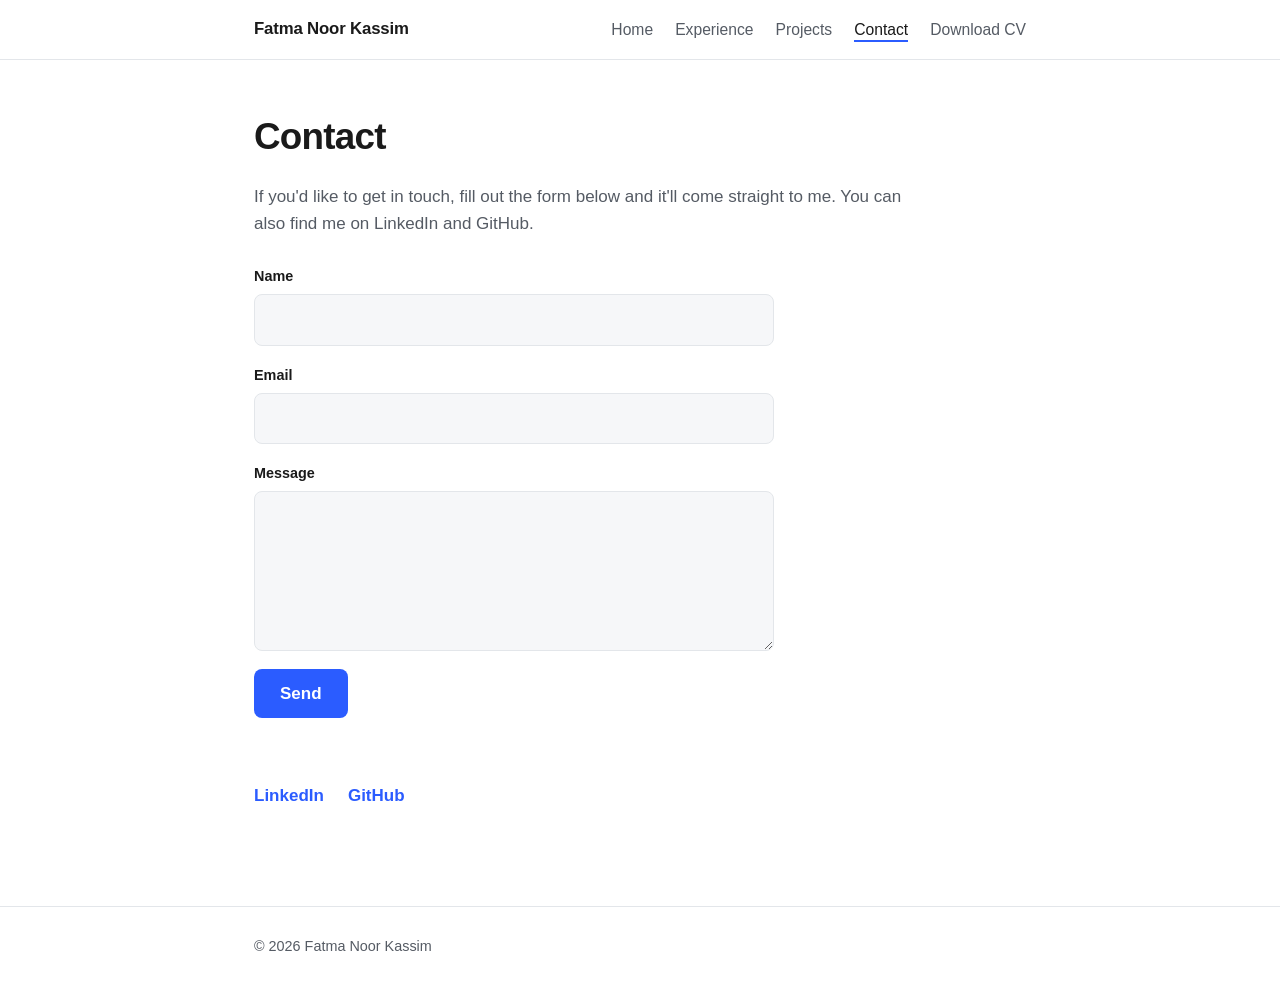
==== contact.html @ 0adfdedc "Rebuild as multi-page site with photo and CV Four pages (Home, Experience, Projects, Contact) sharin" ====
<!DOCTYPE html>
<html lang="en">
<head>
  <meta charset="UTF-8">
  <meta name="viewport" content="width=device-width, initial-scale=1.0">
  <title>Contact — Fatma Noor Kassim</title>
  <meta name="description" content="Contact — Fatma Noor Kassim.">
  <link rel="stylesheet" href="style.css">
</head>
<body>
  <nav class="nav">
    <div class="nav-inner">
      <a class="nav-brand" href="index.html">Fatma Noor Kassim</a>
      <ul class="nav-links">
        <li><a href="index.html">Home</a></li>
        <li><a href="experience.html">Experience</a></li>
        <li><a href="projects.html">Projects</a></li>
        <li><a href="contact.html" aria-current="page">Contact</a></li>
        <li><a href="files/Fatma_Noor_Kassim_CV.pdf" target="_blank" rel="noopener">Download CV</a></li>
      </ul>
    </div>
  </nav>

  <main>
    <div class="container">
      <section class="section">
        <h1>Contact</h1>
        <p class="contact-intro">If you'd like to get in touch, fill out the form below and it'll come straight to me. You can also find me on LinkedIn and GitHub.</p>

        <!--
          FORM SETUP
          ----------
          Replace YOUR_FORM_ENDPOINT below with the endpoint from your form service:

            Formspree   -> action="https://formspree.io/f/xxxxxxxx"
            Web3Forms   -> keep action="https://api.web3forms.com/submit" and
                           uncomment the hidden access_key input, pasting your key.

          Your email address is never written into this file. The service holds it
          privately and forwards submissions to your inbox.
        -->
        <form id="contact-form" action="YOUR_FORM_ENDPOINT" method="POST">
          <!-- WEB3FORMS: if using Web3Forms, uncomment and paste your key -->
          <!-- <input type="hidden" name="access_key" value="YOUR_WEB3FORMS_ACCESS_KEY"> -->

          <div class="field">
            <label for="name">Name</label>
            <input type="text" id="name" name="name" required>
          </div>

          <div class="field">
            <label for="email">Email</label>
            <input type="email" id="email" name="email" required>
          </div>

          <div class="field">
            <label for="message">Message</label>
            <textarea id="message" name="message" rows="5" required></textarea>
          </div>

          <button type="submit">Send</button>
          <p class="form-status" id="form-status" role="status" aria-live="polite"></p>
        </form>

        <div class="social-links">
          <a href="https://linkedin.com/in/fatma-noor" target="_blank" rel="noopener">LinkedIn</a>
          <a href="https://github.com/fatma-noor" target="_blank" rel="noopener">GitHub</a>
        </div>
      </section>
    </div>
  </main>

  <footer class="footer">
    <div class="container">
      <p>&copy; <span class="year"></span> Fatma Noor Kassim</p>
    </div>
  </footer>

  <script>
    document.querySelectorAll('.year').forEach(function (el) {
      el.textContent = new Date().getFullYear();
    });

    // Submit the contact form without leaving the page.
    // Works with Formspree and Web3Forms, both of which accept JSON POSTs.
    var form = document.getElementById('contact-form');
    var status = document.getElementById('form-status');

    form.addEventListener('submit', function (e) {
      // If the endpoint hasn't been set yet, let the browser handle it normally.
      if (form.getAttribute('action') === 'YOUR_FORM_ENDPOINT') return;

      e.preventDefault();
      status.textContent = 'Sending...';

      fetch(form.action, {
        method: 'POST',
        body: new FormData(form),
        headers: { 'Accept': 'application/json' }
      })
        .then(function (response) {
          if (response.ok) {
            form.reset();
            status.textContent = 'Thanks, your message has been sent.';
          } else {
            status.textContent = 'Something went wrong. Please try again.';
          }
        })
        .catch(function () {
          status.textContent = 'Something went wrong. Please try again.';
        });
    });
  </script>
</body>
</html>
---- style.css ----
/* ---------- Reset & base ---------- */
*,
*::before,
*::after {
  box-sizing: border-box;
  margin: 0;
  padding: 0;
}

:root {
  --bg: #ffffff;
  --bg-alt: #f6f7f9;
  --text: #1a1a1a;
  --muted: #555b64;
  --accent: #2b5cff;
  --border: #e3e6ea;
  --card: #ffffff;
  --max-width: 820px;
}

@media (prefers-color-scheme: dark) {
  :root {
    --bg: #0f1115;
    --bg-alt: #161922;
    --text: #eceef1;
    --muted: #a2a9b4;
    --accent: #6f8bff;
    --border: #262b36;
    --card: #161922;
  }
}

html {
  scroll-behavior: smooth;
}

body {
  font-family: -apple-system, BlinkMacSystemFont, "Segoe UI", Roboto, Helvetica, Arial, sans-serif;
  background: var(--bg);
  color: var(--text);
  line-height: 1.6;
  font-size: 17px;
  -webkit-font-smoothing: antialiased;
}

.container {
  width: 100%;
  max-width: var(--max-width);
  margin: 0 auto;
  padding: 0 24px;
}

a {
  color: var(--accent);
}

/* ---------- Nav ---------- */
.nav {
  border-bottom: 1px solid var(--border);
  background: var(--bg);
  position: sticky;
  top: 0;
  z-index: 10;
}

.nav-inner {
  max-width: var(--max-width);
  margin: 0 auto;
  padding: 16px 24px;
  display: flex;
  align-items: center;
  justify-content: space-between;
  flex-wrap: wrap;
  gap: 8px 20px;
}

.nav-brand {
  font-weight: 700;
  font-size: 1.05rem;
  color: var(--text);
  text-decoration: none;
  letter-spacing: -0.01em;
}

.nav-links {
  display: flex;
  gap: 22px;
  list-style: none;
}

.nav-links a {
  color: var(--muted);
  text-decoration: none;
  font-size: 0.98rem;
  font-weight: 500;
  padding: 2px 0;
  border-bottom: 2px solid transparent;
}

.nav-links a:hover {
  color: var(--text);
}

.nav-links a[aria-current="page"] {
  color: var(--text);
  border-bottom-color: var(--accent);
}

/* ---------- Layout ---------- */
main {
  padding: 48px 0 8px;
}

.section {
  margin-bottom: 48px;
}

h1 {
  font-size: 2.3rem;
  font-weight: 700;
  letter-spacing: -0.02em;
  margin-bottom: 16px;
}

h2 {
  font-size: 1.35rem;
  font-weight: 700;
  letter-spacing: -0.01em;
  margin-bottom: 18px;
}

h3 {
  font-size: 1.08rem;
  font-weight: 700;
  margin-bottom: 6px;
}

p {
  color: var(--muted);
  max-width: 680px;
}

/* ---------- Home hero ---------- */
.hero {
  display: flex;
  gap: 36px;
  align-items: center;
  flex-wrap: wrap;
  margin-bottom: 48px;
}

.hero-text {
  flex: 1 1 320px;
}

.hero-text .tagline {
  font-size: 1.12rem;
}

.hero-note {
  margin-top: 14px;
}

.cv-button {
  display: inline-block;
  margin-top: 18px;
  font-weight: 600;
  color: #fff;
  background: var(--accent);
  border-radius: 8px;
  padding: 10px 22px;
  text-decoration: none;
  font-size: 0.95rem;
  transition: opacity 0.15s ease;
}

.cv-button:hover {
  opacity: 0.9;
}

.hero-photo {
  flex: 0 0 auto;
}

.hero-photo img {
  width: 220px;
  height: 220px;
  object-fit: cover;
  border-radius: 50%;
  border: 1px solid var(--border);
  display: block;
}

/* ---------- Experience / lists ---------- */
.entry {
  margin-bottom: 32px;
}

.entry-meta {
  color: var(--muted);
  font-size: 0.92rem;
  margin-bottom: 10px;
}

.entry p {
  margin-bottom: 12px;
}

.bullets {
  list-style: none;
  max-width: 680px;
}

.bullets li {
  position: relative;
  padding-left: 20px;
  margin-bottom: 10px;
  color: var(--muted);
}

.bullets li::before {
  content: "";
  position: absolute;
  left: 2px;
  top: 11px;
  width: 6px;
  height: 6px;
  border-radius: 50%;
  background: var(--accent);
}

/* ---------- Projects ---------- */
.project-grid {
  display: grid;
  gap: 20px;
}

.card {
  background: var(--card);
  border: 1px solid var(--border);
  border-radius: 12px;
  padding: 24px;
  transition: border-color 0.15s ease, transform 0.15s ease;
}

.card:hover {
  border-color: var(--accent);
  transform: translateY(-2px);
}

.card p {
  font-size: 0.98rem;
  margin-bottom: 16px;
}

.card-link {
  color: var(--accent);
  text-decoration: none;
  font-weight: 600;
  font-size: 0.95rem;
}

.card-link:hover {
  text-decoration: underline;
}

/* ---------- Contact ---------- */
.contact-intro {
  margin-bottom: 28px;
}

#contact-form {
  max-width: 520px;
}

.field {
  margin-bottom: 18px;
  display: flex;
  flex-direction: column;
}

.field label {
  font-size: 0.9rem;
  font-weight: 600;
  margin-bottom: 6px;
  color: var(--text);
}

.field input,
.field textarea {
  font: inherit;
  color: var(--text);
  background: var(--bg-alt);
  border: 1px solid var(--border);
  border-radius: 8px;
  padding: 11px 13px;
  width: 100%;
  resize: vertical;
}

.field input:focus,
.field textarea:focus {
  outline: none;
  border-color: var(--accent);
  box-shadow: 0 0 0 3px rgba(43, 92, 255, 0.15);
}

button[type="submit"] {
  font: inherit;
  font-weight: 600;
  color: #fff;
  background: var(--accent);
  border: none;
  border-radius: 8px;
  padding: 11px 26px;
  cursor: pointer;
  transition: opacity 0.15s ease;
}

button[type="submit"]:hover {
  opacity: 0.9;
}

.form-status {
  margin-top: 14px;
  font-size: 0.95rem;
  color: var(--muted);
  min-height: 1.2em;
}

.social-links {
  margin-top: 32px;
  display: flex;
  gap: 24px;
}

.social-links a {
  text-decoration: none;
  font-weight: 600;
}

.social-links a:hover {
  text-decoration: underline;
}

/* ---------- Footer ---------- */
.footer {
  border-top: 1px solid var(--border);
  padding: 28px 0;
  margin-top: 40px;
  color: var(--muted);
  font-size: 0.9rem;
}

/* ---------- Responsive ---------- */
@media (max-width: 560px) {
  body {
    font-size: 16px;
  }

  h1 {
    font-size: 1.85rem;
  }

  main {
    padding: 32px 0 8px;
  }

  .hero {
    gap: 24px;
  }

  .hero-photo img {
    width: 160px;
    height: 160px;
  }
}
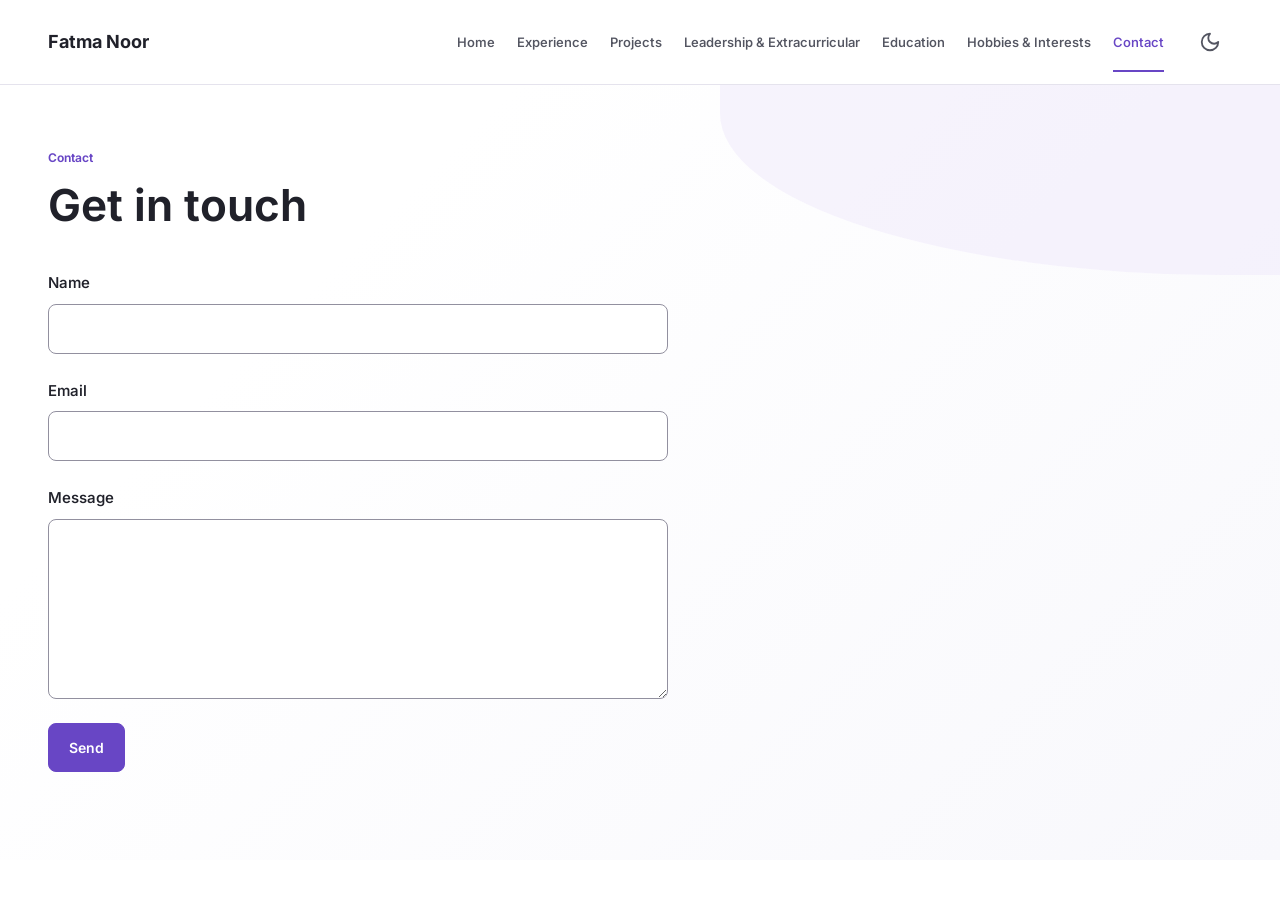
==== commit 2e8c21e6: "Redesign portfolio site" ====
--- a/contact.html
+++ b/contact.html
@@ -1,115 +1,24 @@
-<!DOCTYPE html>
+<!doctype html>
 <html lang="en">
 <head>
-  <meta charset="UTF-8">
-  <meta name="viewport" content="width=device-width, initial-scale=1.0">
-  <title>Contact — Fatma Noor Kassim</title>
-  <meta name="description" content="Contact — Fatma Noor Kassim.">
+  <meta charset="utf-8">
+  <meta name="viewport" content="width=device-width, initial-scale=1">
+  <title></title>
+  <meta name="description" content="">
+  <script src="theme.js"></script>
   <link rel="stylesheet" href="style.css">
+  <script src="vendor/formspree-ajax.js" defer></script>
+  <script src="app.js" defer></script>
 </head>
 <body>
-  <nav class="nav">
-    <div class="nav-inner">
-      <a class="nav-brand" href="index.html">Fatma Noor Kassim</a>
-      <ul class="nav-links">
-        <li><a href="index.html">Home</a></li>
-        <li><a href="experience.html">Experience</a></li>
-        <li><a href="projects.html">Projects</a></li>
-        <li><a href="contact.html" aria-current="page">Contact</a></li>
-        <li><a href="files/Fatma_Noor_Kassim_CV.pdf" target="_blank" rel="noopener">Download CV</a></li>
-      </ul>
+  <a class="skip-link" href="#main"></a>
+  <header class="site-header">
+    <div class="header-inner">
+      <a class="brand" href="#home"></a>
+      <button class="theme-toggle icon-button" id="theme-toggle" type="button"></button>
+      <nav id="navigation"></nav>
     </div>
-  </nav>
-
-  <main>
-    <div class="container">
-      <section class="section">
-        <h1>Contact</h1>
-        <p class="contact-intro">If you'd like to get in touch, fill out the form below and it'll come straight to me. You can also find me on LinkedIn and GitHub.</p>
-
-        <!--
-          FORM SETUP
-          ----------
-          Replace YOUR_FORM_ENDPOINT below with the endpoint from your form service:
-
-            Formspree   -> action="https://formspree.io/f/xxxxxxxx"
-            Web3Forms   -> keep action="https://api.web3forms.com/submit" and
-                           uncomment the hidden access_key input, pasting your key.
-
-          Your email address is never written into this file. The service holds it
-          privately and forwards submissions to your inbox.
-        -->
-        <form id="contact-form" action="YOUR_FORM_ENDPOINT" method="POST">
-          <!-- WEB3FORMS: if using Web3Forms, uncomment and paste your key -->
-          <!-- <input type="hidden" name="access_key" value="YOUR_WEB3FORMS_ACCESS_KEY"> -->
-
-          <div class="field">
-            <label for="name">Name</label>
-            <input type="text" id="name" name="name" required>
-          </div>
-
-          <div class="field">
-            <label for="email">Email</label>
-            <input type="email" id="email" name="email" required>
-          </div>
-
-          <div class="field">
-            <label for="message">Message</label>
-            <textarea id="message" name="message" rows="5" required></textarea>
-          </div>
-
-          <button type="submit">Send</button>
-          <p class="form-status" id="form-status" role="status" aria-live="polite"></p>
-        </form>
-
-        <div class="social-links">
-          <a href="https://linkedin.com/in/fatma-noor" target="_blank" rel="noopener">LinkedIn</a>
-          <a href="https://github.com/fatma-noor" target="_blank" rel="noopener">GitHub</a>
-        </div>
-      </section>
-    </div>
-  </main>
-
-  <footer class="footer">
-    <div class="container">
-      <p>&copy; <span class="year"></span> Fatma Noor Kassim</p>
-    </div>
-  </footer>
-
-  <script>
-    document.querySelectorAll('.year').forEach(function (el) {
-      el.textContent = new Date().getFullYear();
-    });
-
-    // Submit the contact form without leaving the page.
-    // Works with Formspree and Web3Forms, both of which accept JSON POSTs.
-    var form = document.getElementById('contact-form');
-    var status = document.getElementById('form-status');
-
-    form.addEventListener('submit', function (e) {
-      // If the endpoint hasn't been set yet, let the browser handle it normally.
-      if (form.getAttribute('action') === 'YOUR_FORM_ENDPOINT') return;
-
-      e.preventDefault();
-      status.textContent = 'Sending...';
-
-      fetch(form.action, {
-        method: 'POST',
-        body: new FormData(form),
-        headers: { 'Accept': 'application/json' }
-      })
-        .then(function (response) {
-          if (response.ok) {
-            form.reset();
-            status.textContent = 'Thanks, your message has been sent.';
-          } else {
-            status.textContent = 'Something went wrong. Please try again.';
-          }
-        })
-        .catch(function () {
-          status.textContent = 'Something went wrong. Please try again.';
-        });
-    });
-  </script>
+  </header>
+  <main id="main" tabindex="-1"></main>
 </body>
 </html>
--- a/style.css
+++ b/style.css
@@ -1,377 +1,264 @@
-/* ---------- Reset & base ---------- */
-*,
-*::before,
-*::after {
-  box-sizing: border-box;
-  margin: 0;
-  padding: 0;
-}
-
+@font-face { font-family: Inter; src: url('fonts/inter-latin.woff2') format('woff2'); font-weight: 100 900; font-display: swap; }
 :root {
-  --bg: #ffffff;
-  --bg-alt: #f6f7f9;
-  --text: #1a1a1a;
-  --muted: #555b64;
-  --accent: #2b5cff;
-  --border: #e3e6ea;
-  --card: #ffffff;
-  --max-width: 820px;
-}
-
-@media (prefers-color-scheme: dark) {
-  :root {
-    --bg: #0f1115;
-    --bg-alt: #161922;
-    --text: #eceef1;
-    --muted: #a2a9b4;
-    --accent: #6f8bff;
-    --border: #262b36;
-    --card: #161922;
-  }
-}
-
-html {
-  scroll-behavior: smooth;
-}
-
-body {
-  font-family: -apple-system, BlinkMacSystemFont, "Segoe UI", Roboto, Helvetica, Arial, sans-serif;
-  background: var(--bg);
-  color: var(--text);
-  line-height: 1.6;
-  font-size: 17px;
-  -webkit-font-smoothing: antialiased;
-}
-
-.container {
-  width: 100%;
-  max-width: var(--max-width);
-  margin: 0 auto;
-  padding: 0 24px;
-}
-
-a {
-  color: var(--accent);
-}
-
-/* ---------- Nav ---------- */
-.nav {
-  border-bottom: 1px solid var(--border);
-  background: var(--bg);
-  position: sticky;
-  top: 0;
-  z-index: 10;
-}
-
-.nav-inner {
-  max-width: var(--max-width);
-  margin: 0 auto;
-  padding: 16px 24px;
-  display: flex;
-  align-items: center;
-  justify-content: space-between;
-  flex-wrap: wrap;
-  gap: 8px 20px;
-}
-
-.nav-brand {
-  font-weight: 700;
-  font-size: 1.05rem;
-  color: var(--text);
-  text-decoration: none;
-  letter-spacing: -0.01em;
-}
-
-.nav-links {
-  display: flex;
-  gap: 22px;
-  list-style: none;
-}
-
-.nav-links a {
-  color: var(--muted);
-  text-decoration: none;
-  font-size: 0.98rem;
-  font-weight: 500;
-  padding: 2px 0;
-  border-bottom: 2px solid transparent;
-}
-
-.nav-links a:hover {
-  color: var(--text);
-}
-
-.nav-links a[aria-current="page"] {
-  color: var(--text);
-  border-bottom-color: var(--accent);
-}
-
-/* ---------- Layout ---------- */
-main {
-  padding: 48px 0 8px;
-}
-
-.section {
-  margin-bottom: 48px;
-}
-
-h1 {
-  font-size: 2.3rem;
-  font-weight: 700;
-  letter-spacing: -0.02em;
-  margin-bottom: 16px;
-}
-
-h2 {
-  font-size: 1.35rem;
-  font-weight: 700;
-  letter-spacing: -0.01em;
-  margin-bottom: 18px;
-}
-
-h3 {
-  font-size: 1.08rem;
-  font-weight: 700;
-  margin-bottom: 6px;
-}
-
-p {
-  color: var(--muted);
-  max-width: 680px;
-}
-
-/* ---------- Home hero ---------- */
-.hero {
-  display: flex;
-  gap: 36px;
-  align-items: center;
-  flex-wrap: wrap;
-  margin-bottom: 48px;
-}
-
-.hero-text {
-  flex: 1 1 320px;
-}
-
-.hero-text .tagline {
-  font-size: 1.12rem;
-}
-
-.hero-note {
-  margin-top: 14px;
-}
-
-.cv-button {
-  display: inline-block;
-  margin-top: 18px;
-  font-weight: 600;
-  color: #fff;
-  background: var(--accent);
-  border-radius: 8px;
-  padding: 10px 22px;
-  text-decoration: none;
-  font-size: 0.95rem;
-  transition: opacity 0.15s ease;
-}
-
-.cv-button:hover {
-  opacity: 0.9;
-}
-
-.hero-photo {
-  flex: 0 0 auto;
-}
-
-.hero-photo img {
-  width: 220px;
-  height: 220px;
-  object-fit: cover;
-  border-radius: 50%;
-  border: 1px solid var(--border);
-  display: block;
-}
-
-/* ---------- Experience / lists ---------- */
-.entry {
-  margin-bottom: 32px;
-}
-
-.entry-meta {
-  color: var(--muted);
-  font-size: 0.92rem;
-  margin-bottom: 10px;
-}
-
-.entry p {
-  margin-bottom: 12px;
-}
-
-.bullets {
-  list-style: none;
-  max-width: 680px;
-}
-
-.bullets li {
-  position: relative;
-  padding-left: 20px;
-  margin-bottom: 10px;
-  color: var(--muted);
-}
-
-.bullets li::before {
-  content: "";
-  position: absolute;
-  left: 2px;
-  top: 11px;
-  width: 6px;
-  height: 6px;
-  border-radius: 50%;
-  background: var(--accent);
-}
-
-/* ---------- Projects ---------- */
-.project-grid {
-  display: grid;
-  gap: 20px;
-}
-
-.card {
-  background: var(--card);
-  border: 1px solid var(--border);
-  border-radius: 12px;
-  padding: 24px;
-  transition: border-color 0.15s ease, transform 0.15s ease;
-}
-
-.card:hover {
-  border-color: var(--accent);
-  transform: translateY(-2px);
-}
-
-.card p {
-  font-size: 0.98rem;
-  margin-bottom: 16px;
-}
-
-.card-link {
-  color: var(--accent);
-  text-decoration: none;
-  font-weight: 600;
-  font-size: 0.95rem;
-}
-
-.card-link:hover {
-  text-decoration: underline;
-}
-
-/* ---------- Contact ---------- */
-.contact-intro {
-  margin-bottom: 28px;
-}
-
-#contact-form {
-  max-width: 520px;
-}
-
-.field {
-  margin-bottom: 18px;
-  display: flex;
-  flex-direction: column;
-}
-
-.field label {
-  font-size: 0.9rem;
-  font-weight: 600;
-  margin-bottom: 6px;
-  color: var(--text);
-}
-
-.field input,
-.field textarea {
-  font: inherit;
-  color: var(--text);
-  background: var(--bg-alt);
-  border: 1px solid var(--border);
-  border-radius: 8px;
-  padding: 11px 13px;
-  width: 100%;
-  resize: vertical;
-}
-
-.field input:focus,
-.field textarea:focus {
-  outline: none;
-  border-color: var(--accent);
-  box-shadow: 0 0 0 3px rgba(43, 92, 255, 0.15);
-}
-
-button[type="submit"] {
-  font: inherit;
-  font-weight: 600;
-  color: #fff;
-  background: var(--accent);
-  border: none;
-  border-radius: 8px;
-  padding: 11px 26px;
-  cursor: pointer;
-  transition: opacity 0.15s ease;
-}
-
-button[type="submit"]:hover {
-  opacity: 0.9;
-}
-
-.form-status {
-  margin-top: 14px;
-  font-size: 0.95rem;
-  color: var(--muted);
-  min-height: 1.2em;
-}
-
-.social-links {
-  margin-top: 32px;
-  display: flex;
-  gap: 24px;
-}
-
-.social-links a {
-  text-decoration: none;
-  font-weight: 600;
-}
-
-.social-links a:hover {
-  text-decoration: underline;
-}
-
-/* ---------- Footer ---------- */
-.footer {
-  border-top: 1px solid var(--border);
-  padding: 28px 0;
-  margin-top: 40px;
-  color: var(--muted);
-  font-size: 0.9rem;
-}
-
-/* ---------- Responsive ---------- */
-@media (max-width: 560px) {
-  body {
-    font-size: 16px;
-  }
-
-  h1 {
-    font-size: 1.85rem;
-  }
-
-  main {
-    padding: 32px 0 8px;
-  }
-
-  .hero {
-    gap: 24px;
-  }
-
-  .hero-photo img {
-    width: 160px;
-    height: 160px;
-  }
-}
+  color-scheme: light;
+  --background: #fff; --surface: #fff; --text: #20212a; --secondary: #535561;
+  --accent: #6846c5; --accent-hover: #5334a7; --accent-soft: #f0ebfc;
+  --band: #f8f8fc; --shape: #dcd4f7; --shape-secondary: #bcbfed;
+  --muted: #f1eef9; --muted-text: #594b7f; --divider: #e5e3ed;
+  --control-border: #92909f; --error: #b42332; --success: #18603c;
+  --shadow: 0 4px 24px #24203608; --name-end: #5366c8;
+  font-family: Inter, Arial, sans-serif; font-synthesis: none;
+  color: var(--text); background: var(--background); letter-spacing: 0;
+}
+:root[data-theme="dark"] {
+  color-scheme: dark;
+  --background: #101116; --surface: #18191f; --text: #f2f2f6; --secondary: #bdbdc9;
+  --accent: #b4a1f5; --accent-hover: #cbbdff; --accent-soft: #252035;
+  --band: #15151d; --shape: #423369; --shape-secondary: #343b64;
+  --muted: #292437; --muted-text: #d0c4ec; --divider: #32313d;
+  --control-border: #757382; --error: #ff9aa5; --success: #8bdda9;
+  --shadow: 0 4px 24px #00000020; --name-end: #97a5fc;
+}
+* { box-sizing: border-box; }
+body { margin: 0; font-size: 1rem; line-height: 1.7; overflow-x: clip; }
+button, input, textarea { font: inherit; }
+a { color: var(--accent); text-underline-offset: 4px; }
+a:hover { color: var(--accent-hover); }
+button, summary, a { -webkit-tap-highlight-color: transparent; }
+button, summary { cursor: pointer; }
+:focus-visible { outline: 3px solid var(--accent); outline-offset: 5px; }
+[hidden] { display: none !important; }
+img { display: block; max-width: 100%; height: auto; }
+h1, h2, h3, h4, p { margin-top: 0; }
+h1, h2, h3, h4 { font-weight: 650; line-height: 1.3; text-wrap: balance; }
+h1, h2, h3, h4, p, li, .tag, .tab { overflow-wrap: anywhere; }
+h1 { font-size: 2.75rem; margin-bottom: 36px; }
+h2 { font-size: 1.875rem; margin-bottom: 24px; }
+h3 { font-size: 1.1875rem; margin-bottom: 12px; }
+h4 { font-size: 1rem; margin-bottom: 8px; }
+p { margin-bottom: 20px; max-width: 75ch; }
+p:last-child { margin-bottom: 0; }
+ul { padding-left: 24px; }
+li { margin-bottom: 12px; }
+.site-header { border-bottom: 1px solid var(--divider); background: var(--background); }
+.header-inner, main { max-width: 1440px; padding-left: 48px; padding-right: 48px; margin: 0 auto; }
+.header-inner { display: grid; grid-template-columns: auto 1fr auto; gap: 24px; align-items: center; min-height: 84px; }
+.brand { grid-column: 1; color: var(--text); font-size: 1.125rem; font-weight: 700; text-decoration: none; display: inline-flex; min-height: 44px; align-items: center; white-space: nowrap; }
+#navigation { grid-column: 2; grid-row: 1; display: flex; flex-wrap: wrap; justify-content: flex-end; gap: 0 22px; }
+.tab { display: flex; align-items: center; min-height: 60px; padding: 16px 0 13px; border-bottom: 2px solid transparent; color: var(--secondary); font-size: 0.8125rem; font-weight: 550; text-align: left; text-decoration: none; transition: color 150ms; }
+.tab:hover, .tab[aria-current="page"] { color: var(--accent); }
+.tab[aria-current="page"] { border-bottom-color: var(--accent); }
+.icon { display: inline-block; flex: 0 0 auto; width: 22px; height: 22px; background: currentColor; mask: var(--icon) center / contain no-repeat; -webkit-mask: var(--icon) center / contain no-repeat; }
+.icon-button { display: inline-flex; align-items: center; justify-content: center; width: 44px; height: 44px; padding: 0; color: var(--secondary); background: transparent; border: 1px solid transparent; border-radius: 8px; text-decoration: none; transition: color 150ms, background 150ms; }
+.icon-button:hover { color: var(--accent); background: var(--accent-soft); }
+.theme-toggle { grid-column: 3; grid-row: 1; }
+main { padding-top: 64px; padding-bottom: 88px; }
+main:focus { outline: none; }
+.view { min-width: 0; position: relative; isolation: isolate; }
+.view:not(#view-home)::before { content: ''; position: absolute; z-index: -1; pointer-events: none; top: -64px; bottom: -88px; left: calc(50% - 50vw); width: 100vw; background: linear-gradient(135deg, var(--background) 25%, var(--band) 100%); }
+.view:not(#view-home)::after { content: ''; position: absolute; z-index: -1; pointer-events: none; top: -64px; right: calc(50% - 50vw); width: min(560px, 75%); height: 190px; border-bottom-left-radius: 90% 85%; background: var(--accent-soft); opacity: .55; }
+#view-home { margin-top: -64px; margin-bottom: -88px; }
+.hero { display: grid; grid-template-columns: minmax(0, 1fr) 350px; gap: 50px; align-items: center; min-height: 500px; padding: 60px 0 64px; }
+.hero-copy { min-width: 0; }
+.hero-title { font-size: 3.25rem; font-weight: 700; margin: 0 0 20px; text-wrap: initial; }
+.name-accent { color: var(--accent); background: linear-gradient(100deg, var(--accent), var(--name-end)); -webkit-background-clip: text; background-clip: text; -webkit-text-fill-color: transparent; }
+.home-roles { display: flex; flex-wrap: wrap; align-items: center; color: var(--accent); font-size: 0.875rem; font-weight: 550; line-height: 1.5; margin-bottom: 24px; max-width: none; gap: 8px 0; }
+.home-roles span { white-space: nowrap; }
+.home-roles span + span { border-left: 1px solid var(--control-border); padding-left: 10px; margin-left: 10px; }
+.hero-strapline { font-size: 1.0625rem; max-width: 55ch; margin-bottom: 28px; }
+.home-actions { display: flex; gap: 14px; flex-wrap: wrap; align-items: center; }
+.button { display: inline-flex; align-items: center; justify-content: center; gap: 12px; background: var(--accent); color: #fff; border: 1px solid var(--accent); border-radius: 8px; padding: 12px 20px; min-height: 48px; font-size: 0.875rem; font-weight: 600; text-decoration: none; transition: background 150ms, border-color 150ms; }
+.button:hover { color: #fff; background: var(--accent-hover); border-color: var(--accent-hover); }
+.button .icon { width: 18px; height: 18px; }
+.button-secondary { color: var(--accent); background: transparent; border-color: var(--accent); }
+.button-secondary:hover { color: var(--accent-hover); background: var(--accent-soft); }
+[data-theme="dark"] .button:not(.button-secondary) { color: #171120; }
+.button:disabled { opacity: .6; cursor: wait; }
+.social-links { display: flex; gap: 10px; margin-top: 20px; margin-left: -10px; }
+.portrait-wrap { position: relative; isolation: isolate; width: 350px; max-width: 100%; justify-self: end; }
+.portrait-wrap::before, .portrait-wrap::after { content: ''; position: absolute; z-index: -1; width: 100%; height: 94%; background: var(--shape); border-radius: 59% 41% 58% 42% / 45% 64% 36% 55%; }
+.portrait-wrap::before { top: -10px; right: -15px; transform: rotate(12deg); }
+.portrait-wrap::after { background: var(--shape-secondary); top: 24px; left: -20px; transform: rotate(-12deg); width: 86%; height: 86%; }
+.portrait { width: 100%; aspect-ratio: 1 / 1.08; object-fit: cover; object-position: center 23%; border-radius: 54% 46% 38% 62% / 49% 41% 59% 51%; }
+.home-band { padding: 56px 0; position: relative; isolation: isolate; }
+.home-band::before { content: ''; position: absolute; z-index: -1; inset-block: 0; left: calc(50% - 50vw); width: 100vw; background: var(--background); border-top: 1px solid var(--divider); }
+.about-band::before, .skills-band::before { background: linear-gradient(115deg, var(--band), var(--background) 85%); }
+.about-band { display: grid; grid-template-columns: minmax(0, 1.1fr) minmax(0, 1fr); gap: 72px; align-items: center; }
+.section-heading .eyebrow { color: var(--accent); font-size: 0.75rem; line-height: 1.5; font-weight: 650; margin-bottom: 10px; }
+.section-heading h2 { margin-bottom: 26px; }
+.about-copy p { font-size: 1rem; }
+.info-card { border: 1px solid var(--divider); border-radius: 8px; background: var(--surface); padding: 8px 24px; box-shadow: var(--shadow); }
+.info-row { display: flex; gap: 18px; padding: 22px 0; }
+.info-row + .info-row { border-top: 1px solid var(--divider); }
+.info-row h3 { font-size: 0.8125rem; font-weight: 650; margin-bottom: 5px; }
+.info-row p { font-size: 0.8125rem; line-height: 1.6; color: var(--secondary); }
+.info-icon { color: var(--accent); width: 26px; height: 26px; margin-top: 6px; }
+.tool-grid { display: grid; grid-template-columns: repeat(6, minmax(0, 1fr)); gap: 16px; }
+.tool-tile { display: flex; flex-direction: column; gap: 16px; align-items: center; justify-content: center; text-align: center; min-height: 120px; padding: 18px 12px; border: 1px solid var(--divider); border-radius: 8px; background: var(--surface); box-shadow: var(--shadow); font-size: 0.8125rem; font-weight: 550; }
+.tool-icon { width: 34px; height: 34px; color: var(--accent); }
+.tool-0 .tool-icon { color: #3776ab; }
+.tool-1 .tool-icon { color: #276dc3; }
+.tool-3 .tool-icon { color: #d34e10; }
+.tool-4 .tool-icon { color: #3875c8; }
+.tool-5 .tool-icon { color: #3b73a2; }
+.tool-6 .tool-icon { color: #2169a0; width: 62px; }
+.tool-7 .tool-icon { color: #217346; }
+.tool-8 .tool-icon { color: #e04c32; }
+.tool-9 .tool-icon { color: #07877f; }
+.tool-10 .tool-icon { color: #bb694e; }
+.tool-11 .tool-icon { color: var(--text); }
+[data-theme="dark"] .tool-icon { filter: brightness(1.35); }
+.skill-groups { display: grid; grid-template-columns: repeat(2, minmax(0, 1fr)); gap: 32px 72px; margin-bottom: 26px; }
+.skill-group { min-width: 0; }
+.skill-group h3 { font-size: 1rem; }
+.skills { display: flex; flex-wrap: wrap; gap: 7px; margin-top: 16px; }
+.tag { display: inline-block; padding: 4px 11px; border: 1px solid var(--divider); border-radius: 999px; background: var(--muted); color: var(--muted-text); font-size: 0.75rem; font-weight: 500; line-height: 1.6; max-width: 100%; }
+.text-link, .experience-link, .item-link { display: inline-flex; min-height: 44px; align-items: center; gap: 12px; font-size: 0.875rem; font-weight: 600; }
+.text-link, .item-link { text-decoration: none; }
+.text-link:hover, .item-link:hover { text-decoration: underline; }
+.text-link .icon, .item-link .icon { width: 18px; height: 18px; }
+.featured-grid { display: grid; grid-template-columns: repeat(3, minmax(0, 1fr)); gap: 20px; margin-bottom: 22px; }
+.featured-card { display: flex; flex-direction: column; padding: 24px; border: 1px solid var(--divider); border-radius: 8px; background: var(--surface); color: var(--text); text-decoration: none; box-shadow: var(--shadow); transition: border-color 150ms, box-shadow 150ms; }
+.featured-card:hover { color: var(--text); border-color: var(--accent); box-shadow: 0 6px 24px #6846c512; }
+.featured-title { display: flex; justify-content: space-between; align-items: center; margin-bottom: 22px; }
+.project-icon { width: 32px; height: 32px; color: var(--accent); }
+.project-arrow { width: 20px; height: 20px; color: var(--accent); }
+.featured-card h3 { font-size: 1.125rem; margin-bottom: 12px; text-wrap: initial; }
+.featured-card p { color: var(--secondary); font-size: 0.875rem; margin-bottom: 24px; }
+.featured-card .skills { margin-top: auto; }
+.contact-band { display: flex; flex-wrap: wrap; align-items: center; justify-content: space-between; gap: 24px 48px; }
+.contact-band::before { background: linear-gradient(115deg, var(--band), var(--background) 85%); }
+.contact-band .section-heading h2 { margin-bottom: 12px; }
+.contact-band-links { display: flex; flex-wrap: wrap; gap: 8px 28px; }
+.contact-band-links .icon { width: 20px; height: 20px; }
+.intro { margin-bottom: 32px; color: var(--secondary); }
+.disclosure { margin-bottom: 18px; border: 1px solid var(--divider); border-radius: 8px; background: var(--surface); box-shadow: var(--shadow); transition: border-color 150ms; }
+.disclosure:hover { border-color: var(--control-border); }
+.disclosure[open] { border-color: var(--accent); }
+.disclosure > summary { padding: 28px; list-style: none; position: relative; border-radius: 8px; display: flex; align-items: flex-start; gap: 24px; }
+.disclosure > summary::-webkit-details-marker { display: none; }
+.summary-copy { min-width: 0; flex: 1; }
+.disclosure-chevron { width: 20px; height: 20px; color: var(--accent); margin-top: 6px; transition: transform 150ms; }
+.disclosure[open] > summary > .disclosure-chevron { transform: rotate(180deg); }
+.disclosure > summary:hover { background: var(--band); }
+.summary-title { display: block; margin: 0; font-size: 1.25rem; font-weight: 650; line-height: 1.4; text-wrap: initial; }
+.metadata { display: block; font-size: 0.8125rem; color: var(--secondary); margin-top: 7px; }
+.so-what { display: block; margin-top: 12px; max-width: 85ch; font-size: 0.9375rem; line-height: 1.65; }
+.logo-frame { display: flex; flex: 0 0 auto; width: 144px; height: 88px; align-items: center; justify-content: center; padding: 10px; border: 1px solid #ececf0; border-radius: 8px; background: #fff; overflow: hidden; }
+.organisation-logo { width: 100%; height: 100%; object-fit: contain; }
+.detail-body { padding: 0 28px 30px; }
+.story-section { margin-top: 24px; }
+.story-section h3, .story-section h4 { color: var(--accent); font-size: 0.9375rem; }
+.story-section p { max-width: 85ch; }
+.item-link { margin-top: 16px; }
+.bcg-body { padding: 0 28px 8px; }
+.bcg-level { margin-bottom: 32px; }
+.bcg-level > h2 { font-size: 1.25rem; padding-top: 24px; border-top: 1px solid var(--divider); }
+.bcg-level:first-child > h2 { padding-top: 8px; border-top: 0; }
+.project-row { margin-bottom: 0; border: 0; border-top: 1px solid var(--divider); border-radius: 0; background: transparent; box-shadow: none; }
+.project-row[open], .project-row:hover { border-color: var(--divider); }
+.project-row > summary { padding-left: 0; padding-right: 0; border-radius: 0; }
+.project-row .detail-body { padding-left: 0; padding-right: 0; }
+.level-note { font-size: 0.875rem; color: var(--secondary); margin-bottom: 20px; }
+.education-lse { display: grid; grid-template-columns: minmax(0, 1fr) 260px; gap: 56px; align-items: start; padding-bottom: 40px; }
+.institution-title { display: flex; gap: 24px; align-items: center; margin-bottom: 24px; }
+.institution-title .logo-frame { width: 88px; height: 96px; }
+.institution-title .education-heading { margin-bottom: 0; }
+.lse-photo { width: 100%; border-radius: 8px; aspect-ratio: 3 / 4; object-fit: cover; }
+.education-group { border-top: 1px solid var(--divider); padding-top: 32px; margin-bottom: 40px; }
+.education-heading { font-size: 1.375rem; max-width: 40ch; }
+.prizes { max-width: 85ch; }
+.hobby-group { margin-top: 32px; padding-top: 24px; border-top: 1px solid var(--divider); }
+.other-interests { margin-top: 48px; }
+.interest { margin-bottom: 24px; }
+.photo-grid { display: grid; grid-template-columns: repeat(3, minmax(0, 1fr)); gap: 20px; margin-top: 24px; }
+.food-photo { width: 100%; aspect-ratio: 3 / 4; object-fit: cover; border-radius: 8px; }
+.contact-form { max-width: 620px; }
+.field { margin-bottom: 24px; }
+label { display: block; margin-bottom: 8px; font-size: 0.9375rem; font-weight: 550; }
+input, textarea { display: block; width: 100%; background: var(--surface); color: var(--text); border: 1px solid var(--control-border); border-radius: 8px; padding: 12px 14px; font-size: 1rem; line-height: 1.5; }
+textarea { min-height: 180px; resize: vertical; }
+[aria-invalid="true"] { border-color: var(--error); }
+.field-error { color: var(--error); font-size: 0.875rem; margin-top: 8px; }
+.feedback { margin-bottom: 24px; font-size: 1rem; padding: 16px 0; }
+.feedback.error { color: var(--error); }
+.feedback.success { color: var(--success); }
+.error-links { margin: 8px 0 0; }
+.error-links a { color: var(--error); }
+.skip-link { position: absolute; top: 8px; left: 20px; padding: 8px 16px; background: var(--surface); transform: translateY(-200%); z-index: 2; }
+.skip-link:focus { transform: translateY(0); }
+.sr-only { position: absolute; width: 1px; height: 1px; padding: 0; margin: -1px; overflow: hidden; clip-path: inset(50%); white-space: nowrap; border: 0; }
+@media (max-width: 1200px) {
+  .header-inner { grid-template-columns: 1fr auto; gap: 0 24px; padding-top: 12px; }
+  .theme-toggle { grid-column: 2; }
+  #navigation { grid-column: 1 / -1; grid-row: 2; justify-content: flex-start; }
+  .tab { min-height: 52px; }
+  .hero { grid-template-columns: minmax(0, 1fr) 290px; gap: 36px; }
+  .hero-title { font-size: 2.75rem; }
+  .portrait-wrap { width: 290px; }
+  .about-band { gap: 40px; }
+}
+@media (max-width: 1050px) {
+  .header-inner, main { padding-left: 28px; padding-right: 28px; }
+  #navigation { gap: 0 20px; }
+  .hero { min-height: 460px; }
+  .portrait-wrap { margin-right: 20px; }
+  .home-roles { font-size: 0.8125rem; }
+  .about-band { grid-template-columns: minmax(0, 1fr) minmax(0, 1fr); gap: 32px; }
+  .tool-grid { grid-template-columns: repeat(4, minmax(0, 1fr)); }
+  .skill-groups { gap: 32px; }
+  .education-lse { grid-template-columns: minmax(0, 1fr) 220px; gap: 32px; }
+  .logo-frame { width: 124px; }
+}
+@media (max-width: 750px) {
+  .about-band { grid-template-columns: 1fr; }
+  .featured-grid { grid-template-columns: 1fr; }
+  .featured-card { padding: 24px; }
+  .hero { grid-template-columns: minmax(0, 1fr) 240px; gap: 24px; }
+  .portrait-wrap { width: 240px; }
+  .hero-title { font-size: 2.25rem; }
+  .info-card { max-width: 620px; }
+}
+@media (max-width: 650px) {
+  .header-inner, main { padding-left: 20px; padding-right: 20px; }
+  .header-inner { padding-top: 12px; }
+  #navigation { gap: 0 18px; margin-top: 4px; }
+  .tab { min-height: 44px; padding: 10px 0 8px; }
+  main { padding-top: 36px; padding-bottom: 48px; }
+  #view-home { margin-top: -36px; margin-bottom: -48px; }
+  .view:not(#view-home)::before { top: -36px; bottom: -48px; }
+  .view:not(#view-home)::after { top: -36px; height: 130px; }
+  h1 { font-size: 2.125rem; margin-bottom: 28px; }
+  h2 { font-size: 1.625rem; }
+  .hero { display: flex; flex-direction: column; gap: 20px; align-items: flex-start; min-height: auto; padding-top: 24px; padding-bottom: 24px; }
+  .portrait-wrap { width: 160px; max-width: calc(100% - 36px); align-self: center; order: -1; margin-right: 0; }
+  .hero-title { font-size: 2rem; margin-bottom: 16px; }
+  .home-roles { gap: 8px 0; margin-bottom: 16px; }
+  .home-roles span { white-space: normal; }
+  .home-roles span + span { padding-left: 8px; margin-left: 8px; }
+  .hero-strapline { font-size: 1rem; margin-bottom: 20px; }
+  .social-links { margin-top: 12px; }
+  .home-actions { gap: 12px; }
+  .button { padding: 12px 16px; }
+  .home-band { padding: 32px 0; }
+  .tool-grid { grid-template-columns: repeat(3, minmax(0, 1fr)); gap: 10px; }
+  .tool-tile { min-height: 112px; padding: 14px 6px; }
+  .skill-groups { grid-template-columns: 1fr; gap: 24px; }
+  .disclosure > summary { padding: 20px; gap: 14px; flex-wrap: wrap; }
+  .disclosure > summary > .summary-copy { flex-basis: calc(100% - 34px); }
+  .summary-title { font-size: 1.125rem; }
+  .logo-frame { width: 124px; height: 72px; margin-right: calc(100% - 124px); }
+  .detail-body { padding: 0 20px 24px; }
+  .bcg-body { padding: 0 20px 4px; }
+  .project-row > summary { padding-left: 0; padding-right: 0; }
+  .education-lse { display: flex; flex-direction: column; gap: 24px; }
+  .institution-title { align-items: flex-start; gap: 16px; }
+  .institution-title .logo-frame { width: 68px; height: 76px; margin-right: 0; padding: 5px; }
+  .education-heading { font-size: 1.125rem; }
+  .lse-photo { width: min(100%, 300px); }
+  .photo-grid { grid-template-columns: 1fr; gap: 20px; }
+  .food-photo { max-width: 380px; }
+}
+@media (prefers-reduced-motion: reduce) {
+  *, *::before, *::after { transition: none !important; scroll-behavior: auto !important; }
+}
